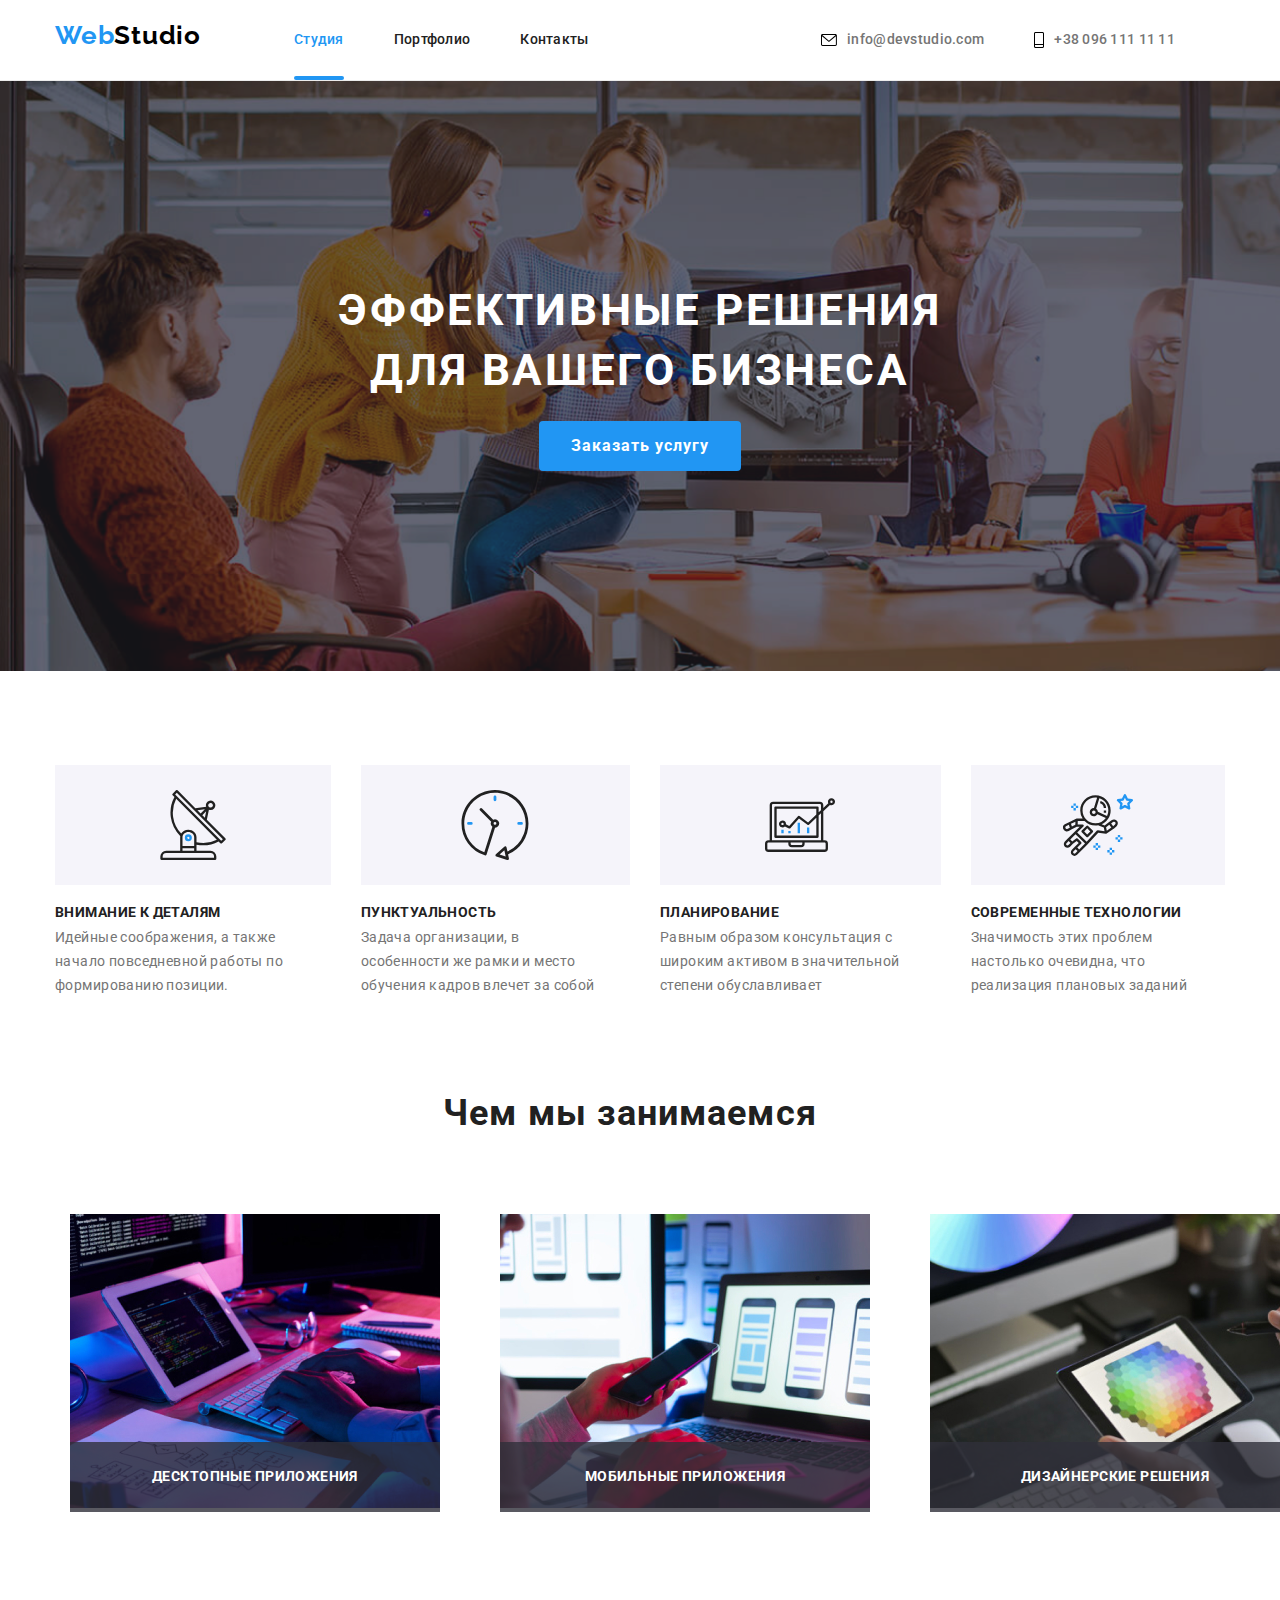
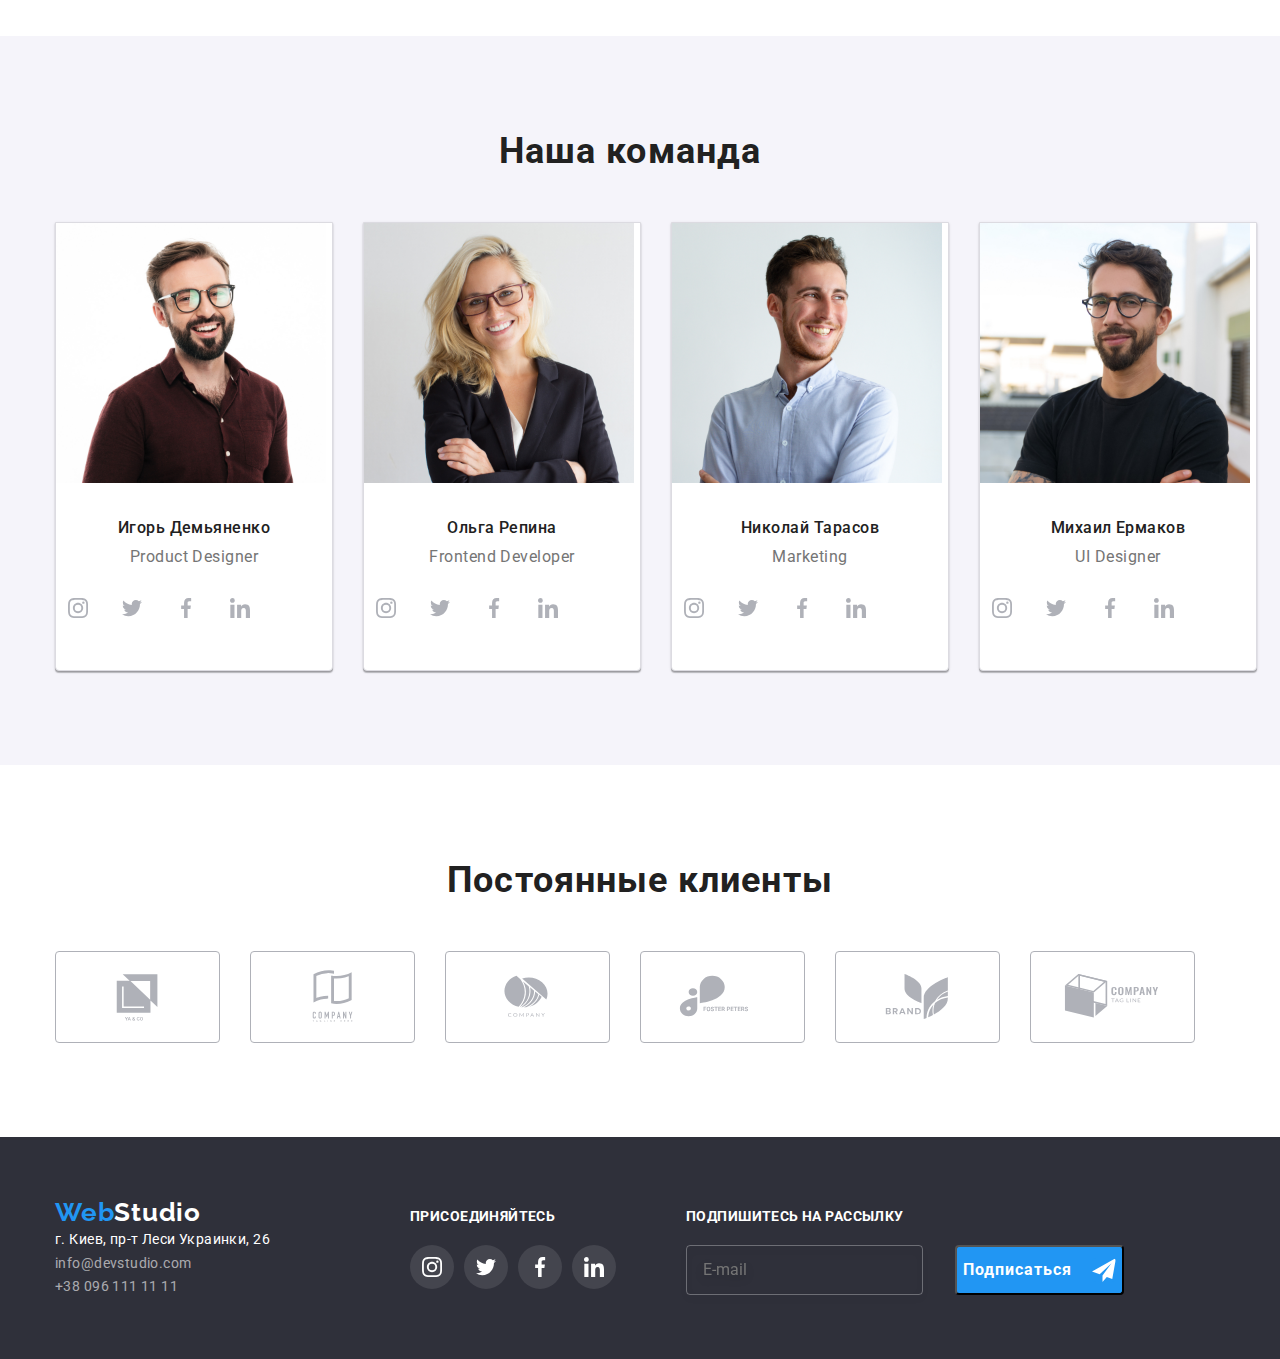
==== index.html @ d79fd2c3 "first" ====
<!DOCTYPE html>
<html lang="ru">

<head>
    <meta charset="UTF-8">
    <meta http-equiv="X-UA-Compatible" content="IE=edge">
    <meta name="viewport" content="width=device-width, initial-scale=1.0">
    <title>Document</title>

    
    <link rel="preconnect" href="https://fonts.gstatic.com" crossorigin>
    <link
        href="https://fonts.googleapis.com/css2?family=Raleway:wght@700&family=Roboto:wght@400;500;700;900&display=swap"
        rel="stylesheet">
    <link rel="stylesheet" href="https://cdn.jsdelivr.net/npm/modern-normalize@1.1.0/modern-normalize.min.css" />
    <link rel="stylesheet" href="./css/styles.css">
</head>

<body>

    <!--header -->
    <header class="header-border"> 
    
        <div class="container header-container">
            <a class="title-name link" href="./index.html"> Web<span class="studio-black">Studio</span> </a>
            <nav>
                <ul class="header-options list">
    
                    <li class="header-options-text"><a class="header-options-item link current" href="./index.html"> Студия</a></li>
                    <li class="header-options-text"><a class="header-options-item link " href="./portfolio.html"> Портфолио</a></li>
                    <li class="header-options-text"><a class="header-options-item link " href=""> Контакты</a></li>
                </ul>
            </nav>
    
            <ul class="header-options list header-group">
                <li class="header-options-text" ><a class="header-options-tel link" href="mailto:info@devstudio.com"><svg class="header-icon"  width="16" height="12">
                    <use href="./images/icons2.svg#icon1-envelope"></use>
                </svg>info@devstudio.com</a></li>
                <li class="header-options-text"><a class="header-options-tel link" href="tel:+380961111111">
                    <svg class="header-icon" width="10" height="16">
                        <use href="./images/icons2.svg#icon1-Vector"></use>
                    </svg>+38 096 111 11 11</a></li>
            </ul>    
        </div>
        
    </header>

    <!-- main-->
    <main>
        
        <section class="main-bcg">
            <div class=" container">
                <h1 class="main-text">Эффективные решения для вашего бизнеса</h1>
                <button class="main-btn btn" type="button" data-modal-open>Заказать услугу</button>
        </div></section>
        

        <!-- what we do-->
        <section class="section">
            <div class=" container">
            <ul class="list header-container">
                <li class="wedo-group" >
                    <div class="wedo-pic" ><svg class="wedo-icon" width="70" height="70">
                        <use href="./images/wedo.svg#icon-antenna"></use>
                    </svg></div>
                    <h3 class="wedo-head">Внимание к деталям</h3>
                    <p class="wedo-text">Идейные соображения, а также начало повседневной работы по формированию
                        позиции.</p>
                </li>


                <li class="wedo-group">
                    <div class="wedo-pic"><svg class="wedo-icon" width="70" height="70">
                        <use href="./images/wedo.svg#icon-clock"></use>
                    </svg></div>
                    <h3 class="wedo-head">Пунктуальность</h3>
                    <p class="wedo-text">Задача организации, в особенности же рамки и место обучения кадров влечет за
                        собой</p>
                </li>


                <li class="wedo-group">
                    <div class="wedo-pic"><svg class="wedo-icon" width="70" height="70">
                        <use href="./images/wedo.svg#icon-diagram"></use>
                    </svg></div>
                    <h3 class="wedo-head">Планирование</h3>
                    <p class="wedo-text">Равным образом консультация с широким активом в значительной степени
                        обуславливает</p>
                </li>


                <li>
                    <div class="wedo-pic"><svg class="wedo-icon" width="70" height="70">
                        <use href="./images/wedo.svg#icon-astronaut"></use>
                    </svg></div>
                    <h3 class="wedo-head">Современные технологии</h3>
                    <p class="wedo-text">Значимость этих проблем настолько очевидна, что реализация плановых заданий</p>
                </li>
            </ul>
        </div>


        </section>
        <section class="wedo-pics" >
            <div class=" container">
            <h2 class="wedo">Чем мы занимаемся</h2>
            <ul class="wedo-img wedo-list list">
                <li class="wedowedo"><img class="wedo-picture" src="./images/box1.jpg" alt="компьютер-1" width="370">
                
                    <p class="wedo-overlay">десктопные приложения
                    </p></li>
                
                <li class="wedowedo" ><img class="wedo-picture" src="./images/box2.jpg" alt="компьютер-2" width="370">
                    <p class="wedo-overlay">мобильные приложения
                </p>
                </li>
                <li class="wedowedo"><img class="wedo-picture" src="./images/box3.jpg" alt="компьютер-3" width="370">
                    <p class="wedo-overlay">дизайнерские решения
                </p>
                </li>
            </ul>

            </div>
        </section>

        <!-- staff-->
        <section class=" staff-bcg">
            <div class=" container">
            <h2 class="wedo-team">Наша команда</h2>
            <ul class=" staff-list list">
                
                <li class="staff-group"><img class="staff-img" src="./images/4.jpg" alt="Игорь" width="270">
                    <div class="staff-text">
                    <h3 class="staff-name">Игорь Демьяненко</h3>
                    <p class="staff-position" lang="en">Product Designer</p>
                        
                    
                        <ul class="social-media list">
                            <li class="social-media-item">
                                <a class="social-media-link link" href="" target="_blank" rel="noopener noreferer" aria-label="instagram"><svg
                                        class="social-media-icon" width="20" height="20">
                                        <use href="./images/icons.svg#icon-instagram"></use>
                                    </svg></a>
                            </li>
                        
                            <li class="social-media-item"><a class="social-media-link link" href="" target="_blank" rel="noopener noreferer"
                                    aria-label="twitter"><svg class="social-media-icon" width="20" height="20">
                                        <use href="./images/icons.svg#icon-twitter"></use>
                                    </svg></a></li>
                        
                            <li class="social-media-item"><a class="social-media-link link" href="" target="_blank" rel="noopener noreferer"
                                    aria-label="facebook">
                                    <svg class="social-media-icon" width="20" height="20">
                                        <use href="./images/icons.svg#icon-facebook"></use>
                                    </svg></a></li>
                        
                            <li class="social-media-item"><a class="social-media-link link" href="" target="_blank" rel="noopener noreferer"
                                    aria-label="linkedin">
                                    <svg class="social-media-icon" width="20" height="20">
                                        <use href="./images/icons.svg#icon-linkedin"></use>
                                    </svg></a></li>
                        </ul>
                    
                    
                </div></li>

                <li class="staff-group"><img class="staff-img" src="./images/5.jpg" alt="Ольга" width="270">
                    <div class="staff-text">
                    <h3 class="staff-name">Ольга Репина</h3>
                    <p class="staff-position" lang="en">Frontend Developer</p>  
                    <ul class="social-media list">
                        <li class="social-media-item">
                            <a class="social-media-link link" href="" target="_blank" rel="noopener noreferer" aria-label="instagram"><svg
                                    class="social-media-icon" width="20" height="20">
                                    <use href="./images/icons.svg#icon-instagram"></use>
                                </svg></a>
                        </li>
                    
                        <li class="social-media-item"><a class="social-media-link link" href="" target="_blank" rel="noopener noreferer"
                                aria-label="twitter"><svg class="social-media-icon" width="20" height="20">
                                    <use href="./images/icons.svg#icon-twitter"></use>
                                </svg></a></li>
                    
                        <li class="social-media-item"><a class="social-media-link link" href="" target="_blank" rel="noopener noreferer"
                                aria-label="facebook">
                                <svg class="social-media-icon" width="20" height="20">
                                    <use href="./images/icons.svg#icon-facebook"></use>
                                </svg></a></li>
                    
                        <li class="social-media-item"><a class="social-media-link link" href="" target="_blank" rel="noopener noreferer"
                                aria-label="linkedin">
                                <svg class="social-media-icon" width="20" height="20">
                                    <use href="./images/icons.svg#icon-linkedin"></use>
                                </svg></a></li>
                    </ul>
                </div></li>

                <li class="staff-group"><img class="staff-img" src="./images/6.jpg" alt="Николай" width="270">
                    <div class="staff-text">
                    <h3 class="staff-name">Николай Тарасов</h3>
                    <p class="staff-position" lang="en">Marketing</p>
                    <ul class="social-media list">
                        <li class="social-media-item">
                            <a class="social-media-link link" href="" target="_blank" rel="noopener noreferer" aria-label="instagram"><svg
                                    class="social-media-icon" width="20" height="20">
                                    <use href="./images/icons.svg#icon-instagram"></use>
                                </svg></a>
                        </li>
                    
                        <li class="social-media-item"><a class="social-media-link link" href="" target="_blank" rel="noopener noreferer"
                                aria-label="twitter"><svg class="social-media-icon" width="20" height="20">
                                    <use href="./images/icons.svg#icon-twitter"></use>
                                </svg></a></li>
                    
                        <li class="social-media-item"><a class="social-media-link link" href="" target="_blank" rel="noopener noreferer"
                                aria-label="facebook">
                                <svg class="social-media-icon" width="20" height="20">
                                    <use href="./images/icons.svg#icon-facebook"></use>
                                </svg></a></li>
                    
                        <li class="social-media-item"><a class="social-media-link link" href="" target="_blank" rel="noopener noreferer"
                                aria-label="linkedin">
                                <svg class="social-media-icon" width="20" height="20">
                                    <use href="./images/icons.svg#icon-linkedin"></use>
                                </svg></a></li>
                    </ul>
                </div></li>


                <li class="staff-group"><img class="staff-img" src="./images/7.jpg" alt="Михаил" width="270">
                    <div class="staff-text">
                    <h3 class="staff-name">Михаил Ермаков</h3>
                    <p class="staff-position" lang="en">UI Designer</p>
                    <ul class="social-media list">
                        <li class="social-media-item">
                            <a class="social-media-link link" href="" target="_blank" rel="noopener noreferer" aria-label="instagram"><svg
                                    class="social-media-icon" width="20" height="20">
                                    <use href="./images/icons.svg#icon-instagram"></use>
                                </svg></a>
                        </li>
                    
                        <li class="social-media-item"><a class="social-media-link link" href="" target="_blank" rel="noopener noreferer"
                                aria-label="twitter"><svg class="social-media-icon" width="20" height="20">
                                    <use href="./images/icons.svg#icon-twitter"></use>
                                </svg></a></li>
                    
                        <li class="social-media-item"><a class="social-media-link link" href="" target="_blank" rel="noopener noreferer"
                                aria-label="facebook">
                                <svg class="social-media-icon" width="20" height="20">
                                    <use href="./images/icons.svg#icon-facebook"></use>
                                </svg></a></li>
                    
                        <li class="social-media-item"><a class="social-media-link link" href="" target="_blank" rel="noopener noreferer"
                                aria-label="linkedin">
                                <svg class="social-media-icon" width="20" height="20">
                                    <use href="./images/icons.svg#icon-linkedin"></use>
                                </svg></a></li>
                    </ul>
                </div></li>
                
            </ul>
            </div>
        </section>

        <!--clients-->

        <section class=" clients-bcg">
            <div class=" container">
                <h2 class=" clients-name">Постоянные клиенты</h2>
                
                    <ul class="clients-list list">
                        <li class="clients-item" > <a class="clients-link link" href="" target="_blank" rel="noopener noreferer" aria-label="client-1"><svg class=" clients-icon" width="106" height="60">
                        <use href="./images/icons.svg#icon-Logo1"></use></svg> </a></li>
                        <li class="clients-item"> <a class="clients-link link" href="" target="_blank" rel="noopener noreferer" aria-label="client-2"><svg class=" clients-icon" width="106" height="60">
                        <use href="./images/icons.svg#icon-Logo2"></use></svg> </a></li>
                        <li class="clients-item"><a class="clients-link link" href="" target="_blank" rel="noopener noreferer" aria-label="client-3"><svg class=" clients-icon" width="106" height="60">
                        <use href="./images/icons.svg#icon-Logo3"></use></svg> </a></li>
                        <li class="clients-item"><a class="clients-link link" href="" target="_blank" rel="noopener noreferer" aria-label="client-4"><svg class=" clients-icon" width="106" height="60">
                        <use href="./images/icons.svg#icon-Logo4"></use></svg> </a></li>
                        <li class="clients-item"><a class="clients-link link" href="" target="_blank" rel="noopener noreferer" aria-label="client-5"><svg class=" clients-icon" width="106" height="60">
                        <use href="./images/icons.svg#icon-Logo5"></use></svg> </a></li>
                        <li class="clients-item"><a class="clients-link link" href="" target="_blank" rel="noopener noreferer" aria-label="client-6"><svg class=" clients-icon" width="106" height="60">
                        <use href="./images/icons.svg#icon-Logo6"></use></svg> </a></li> 
                    </ul>
            </div>
         </section>


    </main>
    <!--footer-->
    <footer class="footer-bcg">
        <div class="footer-container">
            <div class="footer-list">
                <a class="footer-name link" href="index.html"> Web<span class="studio-white">Studio</span></a>
                
            
                <ul class="list footer-group">
                    <li class="footer-white link"><a class="footer-white link" href="https://goo.gl/maps/7HZzm9QdchbtxohQ8" target="_blank" rel="noopener nofollow noreferrer">г. Киев,
                        пр-т Леси Украинки, 26</a></li>
                    <li><a class="footer-grey link" href="mailto:info@devstudio.com">info@devstudio.com</a></li>
                    <li><a class="footer-grey link" href="tel:+380961111111">+38 096 111 11 11</a></li>
                </ul>
            </div>

            <div class="subscribe">
            <p class="subscribe-title">присоединяйтесь</p>
            <ul class="social-media list">
                <li class="social-media-item">
                    <a class="social-media-link link" href="" target="_blank" rel="noopener noreferer" aria-label="instagram">
                        <svg class="social-media-icon-footer" width="20" height="20">
                            <use href="./images/icons.svg#icon-instagram"></use>
                        </svg>
                    </a>
                </li>
                <li class="social-media-item">
                    <a class="social-media-link link" href="" target="_blank" rel="noopener noreferer" aria-label="instagram">
                        <svg class="social-media-icon-footer" width="20" height="20">
                            <use href="./images/icons.svg#icon-twitter"></use>
                        </svg>
                    </a>
                </li>
                <li class="social-media-item">
                    <a class="social-media-link link" href="" target="_blank" rel="noopener noreferer" aria-label="instagram">
                        <svg class="social-media-icon-footer" width="20" height="20">
                            <use href="./images/icons.svg#icon-facebook"></use>
                        </svg>
                    </a>
                </li>
                <li class="social-media-item">
                    <a class="social-media-link link" href="" target="_blank" rel="noopener noreferer" aria-label="instagram">
                        <svg class="social-media-icon-footer" width="20" height="20">
                            <use href="./images/icons.svg#icon-linkedin"></use>
                        </svg>
                        </a>
                        </li>
                        </ul>
                        </div>
                        
                        <div class="subscribe-distribution">
                            <h3 class="subscribe-title">Подпишитесь на рассылку</h3>
                            <form class="subscribe-form" name="subscribe-form">
                                <label class="contact-form-group"></label>
                                <input class="subscribe-input" type="email" name="email" placeholder="E-mail" required>
                                <button class="subscribe-btn" type="submit">Подписаться
                                    <svg class="subscribe-btn" width="24" height="24">
                                        <use href="./images/icons/modal.svg#icon1-send"></use>
                                    </svg></button></label>
                            </form>
                        </div>
        </div>
    </footer>

<div class="backdrop is-hidden" data-modal>
    <div class="modal">
        <button class="modal-close-btn" type="button" data-modal-close>
            <svg class="modal-icon" width="11" height="11">
                <use href="./images/icons.svg#icon1-cross"></use></svg></button>
                
                
                <span class="modal-title">Оставьте свои данные, мы вам перезвоним</span>
                
                <form class="modal-form" name="client-info">
                    <div class="modal-input-wrp">
                        <label class="modal-form-label">
                            <span class="modal-form-dsc">Имя</span>
                            <svg class="modal-form-icon" width="18" height="18">
                                <use href="./images/icons/modal.svg#icon1-user"></use>
                            </svg>
                            <input class="modal-form-input" type="text" name="client-name" required>
                        </label>
                    </div>
                    <div class="modal-input-wrp">
                        <label class="modal-form-label">
                            <span class="modal-form-dsc">Телефон</span>
                            <svg class="modal-form-icon" width="18" height="18">
                                <use href="./images/icons/modal.svg#icon1-phone"></use>
                            </svg>
                            <input class="modal-form-input" type="tel" name="client-phone" required>
                        </label>
                    </div>
                    <div class="modal-input-wrp">
                        <label class="modal-form-label">
                            <span class="modal-form-dsc">Почта</span>
                            <svg class="modal-form-icon" width="18" height="18">
                                <use href="./images/icons/modal.svg#icon1-email"></use>
                            </svg>
                            <input class="modal-form-input" type="email" name="client-email" required>
                        </label>
                    </div>
                    <label class="modal-form-label">
                        <span class="modal-form-dsc">Комментарий</span>
                        <textarea class="modal-form-input form-textarea" name="client-comment" placeholder="Введите текст"></textarea>
                    </label>
                    <div class="modal-input-wrp">
                        <label class="modal-form-checkbox">
                            <input class="form-checkbox-input visually-hidden" type="checkbox" name="client-agreement"
                                value="client-agreement" checked required>
                            <svg class="form-checkbox-icon empty" width="16" height="15">
                                <use href="./images/icons/icons.svg#icon-cb-empty"></use>
                            </svg>
                            <svg class="form-checkbox-icon agree" width="16" height="15">
                                <use href="./images/icons/icons.svg#icon-cb-agree"></use>
                            </svg>
                            <span class="form-checkbox-agreement">
                                Соглашаюсь с рассылкой и принимаю
                                <a class="form-checkbox-contract" href="">
                                    Условия договора
                                </a>
                                </span>
                                </label>
                                </div>




    </div>
</div>

<script src="./js/modal.js"></script>

</body>

</html>
---- css/styles.css ----
body{
    font-family: roboto, sans-serif ;
    font-style: normal;
    color: #212121;

    
    display:block;
    margin: 0;
}

*
{ box-sizing: border-box;}

h1,h2,h3,p{margin: 0;}


.link{
    text-decoration: none;
}
.list{
    list-style: none;
    margin: 0;
    padding: 0;
}
.studio-black{color: #000000;}
.studio-white{color: #FFFFFF;}

.header-list{
    display: flex;

}


.container{
width: 1200px;
padding-left: 15px;
padding-right: 15px;
margin-left: auto;
margin-right: auto;
}

.footer-container{
    width: 1200px;
    padding-left: 15px;
    padding-right: 15px;
    margin-left: auto;
    margin-right: auto;
    display: flex;
    align-items: baseline;
}

.header-container{
    display: flex;
    
}
.header-border{
    border-bottom: 1px solid #ececec;
    
}

.wedo{
   
    font-weight: 700;
    font-size: 36px;
    line-height: 1.17;
    text-align: center;
    letter-spacing: 0.03em;
    margin-bottom: 50px;
    color: #212121;
    margin-right: 20px;

    
}
.wedo-team{
    font-weight: 700;
    font-size: 36px;
    line-height: 1.17;
    text-align: center;
    letter-spacing: 0.03em;
    margin-bottom: 50px;
    color: #212121; 
    margin-right: 20px;
}

.wedo-list{
    display:flex;
    margin-right: 50px;
    margin-left: 30px;
}

.wedo-head{

font-weight: 700;
font-size: 14px;
line-height: 1.14;
letter-spacing: 0.03em;
text-transform: uppercase;
margin-top: 20px;

margin-bottom: 5px;

color: #212121;
}
.wedo-text{
    
    font-weight: 400;
    font-size: 14px;
    line-height: 1.71;
    letter-spacing: 0.03em;
    
    color: #757575;
    margin-right: 20px;
    

}

.wedo-img{
    margin-left: -15px;
    width: 355px;
   margin-right: 30px;
}


.wedo-pics{
    padding-bottom: 94px;
  
}
.wedo-pic{
 display: block ;
 max-width: 100%;
 max-height: 100%;   
}

.wedo-icon{
    display: flex;
    justify-content: center;
    align-items: center;
    background-color: #F5F4FA;

}

.wedo-pic{
    background-color: #F5F4FA;
height: 120px;
display: flex;
justify-content: center;
align-items: center;

}

.wedo-group:not(:last-child){
margin-right: 30px;
}

.wedowedo {
    margin: 30px;
    position: relative;

}

.wedo-overlay {
     position: absolute;
     display: flex;
    align-items: center;
    justify-content: center;
    height: 70px;
    width: 370px;

    bottom: 0;
    left: 0;

    font-weight: 700;
    font-size: 14px;
    line-height: 1.14;
    text-align: center;
    letter-spacing: 0.03em;
    text-transform: uppercase;
    background: rgba(47, 48, 58, 0.8);
    color: #ffffff;
}

.title-name{
Font-family: Raleway;
font-weight: 700;
font-size: 26px;
line-height: 1.19;
letter-spacing: 0.03em;
margin-bottom: 20px;
margin-top: 20px;
color: #2196F3;
margin-right: 93px;

}

.footer-name{
    font-family: raleway;
    font-weight: 700;
    font-size: 26px;
    line-height: 1.19;
    letter-spacing: 0.03em;
    margin-top: 20px;
    margin-bottom: 20px;
    color: #2196F3;
    
    margin-left: 0px;
}

.header-options{
 display: flex;
 margin-left: auto;
align-items: center;
transition: color 250ms cubic-bezier(0.4, 0, 0.2, 1) ;
}

.header-options:hover,
.header-options:focus{
    color: #2196F3;
  
}
    
.header-options-item{
 font-weight: 500;
    font-size: 14px;
    line-height: 1.14;
    letter-spacing: 0.02em;
    color: #212121;

 padding: 32px 0;
 display: block;
transition: color 250ms cubic-bezier(0.4, 0, 0.2, 1);
 }

.header-options-tel{

font-weight: 500;
font-size: 14px;
line-height: 1.14;
letter-spacing: 0.02em;
    color: #757575; 
    
    padding: 32px 0px;
display: flex;
margin-left: auto;
align-items: center;
transition: color 250ms cubic-bezier(0.4, 0, 0.2, 1), fill 250ms cubic-bezier(0.4, 0, 0.2, 1);
}
.header-options-text{
margin-right: 50px;
}

.header-icon{
    margin-right: 10px;
    
}

.header-options-item:hover,
.header-options-item:focus,
.header-options-tel:hover,
.header-options-tel:focus,
.footer-white:hover,
.footer-grey:hover,
.footer-white:focus,
.footer-grey:focus{
color:#2196F3;
fill: #2196F3;
}

.btn-portfolio:hover,
.btn-portfolio:focus
{
    background-color: #2196F3;
    color: #ffffff;
    box-shadow: 3px 3px 3px rgba(0, 0, 0, 0.12)
}


.main-text{
 
 
font-size: 44px;
line-height: 1.36;
text-align: center;
letter-spacing: 0.06em;
text-transform: uppercase;

color: #FFFFFF;
font-weight: 700px;
max-width: 700px;
 margin: 0 auto;
}
.main-btn{

    font-weight: 700;
    font-size: 16px;
    line-height: 1.88;
    
    letter-spacing: 0.06em;
     
    color: #FFFFFF;
    background-color: #2196F3;
    text-align: center;
    border-radius: 4px;
    

}
.main-bcg {
    background-image: url(../images/Img\ Overlay.png), url(../images/Img.png) ;
    background-size: cover;
    max-width: 1600px;
    background-color: rgba(47, 48, 58, 0.4);
    text-align: center;
    padding:  200px 0;
   
    
}

.staff-list{
    display:flex;
    margin: -15px;
    
    
}

.staff-name{

font-weight: 500;
font-size: 16px;
line-height: 1.19;
text-align: center;
letter-spacing: 0.03em;
color: #212121;
margin-bottom: 10px;

}

.staff-position{

font-weight: 400;
font-size: 16px;
line-height: 1.19;
text-align: center;
letter-spacing: 0.03em;
margin-bottom: 20px;

color: #757575;

}
.staff-bcg{
    background-color: #F5F4FA;  
    padding: 94px 0; 
}

.staff-text{
    padding-top: 30px;
    padding-bottom: 30px;
}

.staff-group{
    border: 1px solid #DCDBE1;
    margin: 15px;
    background-color: #FFFFFF;
    border-radius:0px 0px 4px 4px;
    box-shadow: 0px 1px 3px rgba(0, 0, 0, 0.12),
    0px 1px 1px rgba(0, 0, 0, 0.14),
    0px 2px 1px rgba(0, 0, 0, 0.2);
}

.staff-social{
    display: flex;
    justify-content: center;
}
.social-media{
    display: flex;
   justify-content: center ;
   margin-right: 70px;
    
}
.social-media-item{
    width: 44px;
    height: 44px;
transition: fill 250ms cubic-bezier(0.4, 0, 0.2, 1), background-color 250ms cubic-bezier(0.4, 0, 0.2, 1);

}

.social-media-item:hover .social-media-link,
.social-media-item:focus .social-media-link{
fill:#FFFFFF;
background-color: #2196F3;
}

.social-media-link:not(:last-child){
    fill: #AFB1B8;
    display: flex;
    width: 100%;
    height: 100%;
    border-radius: 50%;
    align-items: center;
    justify-content: center;
    margin-right: 10px;
}


.footer-social{
    fill: #fdfefe;

}

.projects {
width: 370px;
display: block;

}
.footer-white{

font-weight: 400;
font-size: 14px;
line-height: 1.71;
letter-spacing: 0.03em;
background-color: #2F303A;
text-transform: none;

color: #FFFFFF;
transition: color 250ms cubic-bezier(0.4, 0, 0.2, 1);
}
.footer-grey{

font-weight: 400;
font-size: 14px;
line-height: 1.71;
background-color: #2F303A;
letter-spacing: 0.03em;
font-style: normal;
margin-bottom: 9px;
text-transform: none;

color: rgba(255, 255, 255, 0.6);
transition: color 250ms cubic-bezier(0.4, 0, 0.2, 1);
}
    .footer-group{
        margin-right: 70px;
    }

    .footer-list{
  margin-right: 70px;
  
    }
.footer-bcg{
    background-color: #2F303A;
  padding: 60px 0;
  display: flex;
      
}
.btn{
    font-weight: 700;
    font-size: 16px;
    line-height: 1.88;
    
    letter-spacing: 0.06em;
    background-color: #2196F3;
    color: #FFFFFF;
    padding: 10px 32px;
    margin-top: 20px;
  
    border: none;
}

.btn-portfolio {
    font-family: 'Roboto';
    font-style: normal;
    font-weight: 500;
    font-size: 16px;
    line-height: 1.62;
    padding: 6px 22px;
    letter-spacing: 0.03em;
    color: #212121; 
    
    border: none;
    background-color: #F5F4FA;
    border-radius: 4px;
    transition: color 250ms cubic-bezier(0.4, 0, 0.2, 1), background-color 250ms cubic-bezier(0.4, 0, 0.2, 1);
    
   
}

.btn-portfolio-class{
   margin-left:8px; 
}

.current{
    position: relative;
color: #2196F3;
display: flex;
align-items: center
 }

.current::after {
    position: absolute;
    bottom: 0;
    left: 0;
    content: " ";
    display: inline-block;
    width: 100%;
    height: 4px;
    border-radius: 2px;
    background-color: #2196F3;}

.current-btn{
background-color: #2196F3;
color: #FFFFFF;}

.current-shadow:hover,
.current-shadow:focus
{ 
    box-shadow: 0px 1px 3px rgba(0, 0, 0, 0.12),
}


.staff{
    font-weight: 700;
    font-size: 36px;
    line-height: 1.17;
    text-align: center;
    letter-spacing: 0.03em;
    
    color: #212121;
}

.work-list{
    display:flex;
   
    margin-bottom: 50px;
   justify-content: center;
}
.work-pic{
    display:flex;
    margin: -15px;
    flex-wrap: wrap;
}



.project-kind{
    color: #757575;
  
}
.projects-group{
width: calc(100% / 3 - 30px);
margin: 15px;
transition: box-shadow 250ms cubic-bezier(0.4, 0, 0.2, 1);

}

.projects-group:hover,
.projects-group:focus{

    box-shadow: 3px 3px 3px rgba(0, 0, 0, 0.12)
}


.projects-text{
    padding: 20px 24px;
    border: 1px solid #ececec;
    border-top: none;
}

.projects-head{
    font-family: 'Roboto';
    font-style: normal;
    font-weight: 700;
    font-size: 18px;
    line-height: 36px;
  margin-bottom: 4px;
    letter-spacing: 0.06em;
    
    color: #212121;
}

.portfolio-img-card{
    position:relative;
    overflow: hidden;
}

.portfolio-item{
    position: relative;
    overflow: hidden;
}

.portfolio-overlay{ 
position: absolute;
top: 0;
left: 0;
transform: translateY(135%);
display: flex;
height: 294px;
align-items: center;
padding: 63px 24px;


transition: transform 250ms cubic-bezier(0.4, 0, 0.2, 1);

background-color: rgba(33, 150, 243, 0.9);
}

.portfolio-item:hover .portfolio-overlay{
    transform: translateY(0);
}

.portfolio-overlay-desc{
    font-family: 'Roboto';
    font-style: normal;
    font-weight: 400;
    font-size: 18px;
    line-height: 28px;
    letter-spacing: 0.03em;
    color: #FFFFFF;
}



.section{
 padding: 94px 0;
}

.clients-link{
    color: #AFB1B8;
    width: 100%;
    height: 100%;
    display: flex;
    justify-content: center;
    align-items: center;
    border: 1px solid #AFB1B8;
    border-radius: 4px;
    transition: color 250ms cubic-bezier(0.4, 0, 0.2, 1), border-color 250ms cubic-bezier(0.4, 0, 0.2, 1);

    
}
.clients-list{
display: flex;

}

.clients-item {
    
    height: 92px;
    width: calc(100% / 6 - 30px);
    margin-right: 30px;
}

.clients-icon{
display:flex;
width: 106px;
height: 60px;
fill: currentColor}

.clients-link:hover,
.clients-link:focus {
    border-color: #2196F3;
    color: #2196F3;
}

.clients-icon-list {
    display: flex;
    width: 170px;
    height: 92px;
    border: 1px solid #AFB1B8;
    margin: 20px;
    fill: #E5E5E5;}


.clients-name {
    

    font-weight: 700;
    font-size: 36px;
    line-height: 1.17;
    text-align: center;
    letter-spacing: 0.03em;
    margin-bottom: 50px;
    color: #212121; 
    }
.clients-list {
    display: flex;
    justify-content: center;}

.footer-join{
   margin-left: 70px;}
  

.clients-bcg{
padding: 94px 0;

}
.footer .container{
  
  display: flex;
}

.footer-join-item{
margin-top: 12px;
margin-bottom: 20px;

font-weight: 700;
font-size: 14px;
line-height: 1.14;
letter-spacing: 0.03em;
text-transform: uppercase;
color: #ffffff ;

}

.footer-social{
display: flex;
justify-content: center;
transition: fill 250ms cubic-bezier(0.4, 0, 0.2, 1); 
transition: background-color 250ms cubic-bezier(0.4, 0, 0.2, 1);
}


.footer-social:hover ,
.footer-social:focus  {
    fill: #FFFFFF;
    background-color: #2196F3;}


.subscribe-title{
margin-top: 12px;
margin-bottom: 20px;

font-weight: 700;
font-size: 14px;
line-height: 1.14;
letter-spacing: 0.03em;
text-transform: uppercase;
color:#fff;

}
.social-media{
display: flex;
justify-content: center;
}
.social-media-item{
width: 44px;
height: 44px;
margin-bottom: 10px;
transition: fill 250ms cubic-bezier(0.4, 0, 0.2, 1), background-color 250ms cubic-bezier(0.4, 0, 0.2, 1);}

.social-media-item:not(:last-child) { 
    margin-right: 10px;
}
.social-media-link{
display: flex;
width: 100%;
height: 100%;
border-radius: 50%;
align-items: center;
justify-content: center;
color: #ffffff;
background: rgba(255, 255, 255, 0.1);
transition: fill 250ms cubic-bezier(0.4, 0, 0.2, 1);
}


.social-media-icon{
fill: #AFB1B8;
transition: fill 250ms cubic-bezier(0.4, 0, 0.2, 1);

}


.social-media-icon-footer{
fill: #ffffff;

}

.social-media-link:focus .social-media-icon,
.social-media-link:hover .social-media-icon {
    fill: #FFFFFF;}
   
    


    .backdrop {
        position: fixed;
        top: 0;
        left: 0;
        width: 100%;
        height: 100%;
        background-color: rgba(0, 0, 0, 0.2);
        transition: opacity 250ms cubic-bezier(0.4, 0, 0.2, 1),
        visibility 250ms cubic-bezier(0.4, 0, 0.2, 1);
    }
    .backdrop.is-hidden{
        opacity: 0;
        visibility: hidden;
        pointer-events: none;

    }
    
.modal-icon{
    fill: #a3a2a2;
}

    .modal {
        position: absolute;
        top: 50%;
        left: 50%;
        transform: translate(-50%, -50%);
        width: 528px;
        height: 581px;
        background-color: #fff;
    box-shadow: 0px 1px 3px rgba(0, 0, 0, 0.12),
    0px 1px 1px rgba(0, 0, 0, 0.14),
    0px 2px 1px rgba(0, 0, 0, 0.2);
    border-radius: 4px;
    
    }

        .modal-close-btn{
            position: absolute;
            top: 0;
            right: 0;
            transform: translate(-50% -50%);
            display: flex;
            align-items: center;
            justify-content: center;
            width: 11px;
            height: 11px;
            margin-top: 8px;
            margin-right: 8px;
            border-radius: 50%;
            padding: 0;
            background-color: #fff;
            cursor:pointer;
            border: 1px solid rgba(0, 0, 0, 0.1);
        }

        .subscribe-btn{
        font-weight: 700;
        font-size: 16px;
        line-height: 1.88;
        
        letter-spacing: 0.06em;
        
        color: #FFFFFF;
        background-color: #2196F3;
        text-align: center;
        border-radius: 4px;
        
        fill: #ffffff;
        display: flex;
        align-items: center;
        justify-content: center;
        margin-left: 20px;
     


        }

        .subscribe-form{
            display: flex;
         
        }



        .subscribe-input{
            margin-right: 12px;
            padding: 15px 16px;
            flex-grow: 2;
            background-color: transparent;
            outline: transparent;
            border: 1px solid rgba(255, 255, 255, 0.3);
            filter: drop-shadow(0px 4px 4px rgba(0, 0, 0, 0.15));
            border-radius: 4px;
           color: #ffffff;
        }

        .modal-title {
            display: block;
            margin-bottom: 12px;
            font-weight: 700;
            font-size: 20px;
            line-height: 1.15;
            letter-spacing: 0.03em;
            text-align: center;
        }
        
        .modal-input-wrp {
            position: relative;
        }
        .modal-form-label {
            display: flex;
            flex-direction: column;
            margin-bottom: 10px;}

          
            
            .modal-form-dsc {
                margin-bottom: 4px;
                font-size: 12px;
                line-height: 1.17;
                letter-spacing: 0.01em;
                color: #757575;
            }
            
            .modal-form-input {
                padding-top: 12px;
                padding-right: 12px;
                padding-bottom: 12px;
                padding-left: 42px;
                width: 448px;
                height: 40px;
                font-size: 16px;
                line-height: 1.25;
                letter-spacing: 0.03em;
                background-color: transparent;
                outline: transparent;
                border: 1px solid rgba(33, 33, 33, 0.2);
                border-radius: 4px;
                transition: border-color 250ms cubic-bezier(0.4, 0, 0.2, 1);
            }
            
            .modal-form-icon {
                position: absolute;
                top: 0;
                left: 0;
                transform: translateY(calc(58px / 2));
                margin-left: 12px;
                transition: fill 250ms cubic-bezier(0.4, 0, 0.2, 1);
            }
            
            .form-textarea::placeholder {
                font-size: 12px;
                line-height: 14px;
                letter-spacing: 0.01em;
                color: rgba(117, 117, 117, 0.5);
            }
            
            .modal-form-label:hover .modal-form-input,
            .modal-form-label:focus .modal-form-input,
            .modal-form-label:hover .modal-form-icon,
            .modal-form-label:focus .modal-form-icon {
                fill: #2196F3;
                border-color: #2196F3;
            }
            
            .form-textarea {
                padding-right: 16px;
                padding-left: 16px;
                height: 120px;
                resize: none;
            }
            
            .modal-form-checkbox {
                position: relative;
                display: flex;
                align-items: center;
                justify-content: center;
                margin-bottom: 30px;
            }
            
            .form-checkbox-icon {
                display: inline-flex;
                align-items: center;
                justify-content: center;
              
            }
            
           
            
            .form-checkbox-agreement {
                margin-left: calc(7px + 13px);
                font-size: 14px;
                line-height: 1.71;
                letter-spacing: 0.03em;
                color: #757575;
            }
            
            .form-checkbox-contract {
                color: #757575;
            }
            
            .form-checkbox-input:not(:checked)+.form-checkbox-icon.empty {
                opacity: 1;
            }
            
            .form-checkbox-input:checked~.form-checkbox-icon.agree {
                opacity: 1;
            }
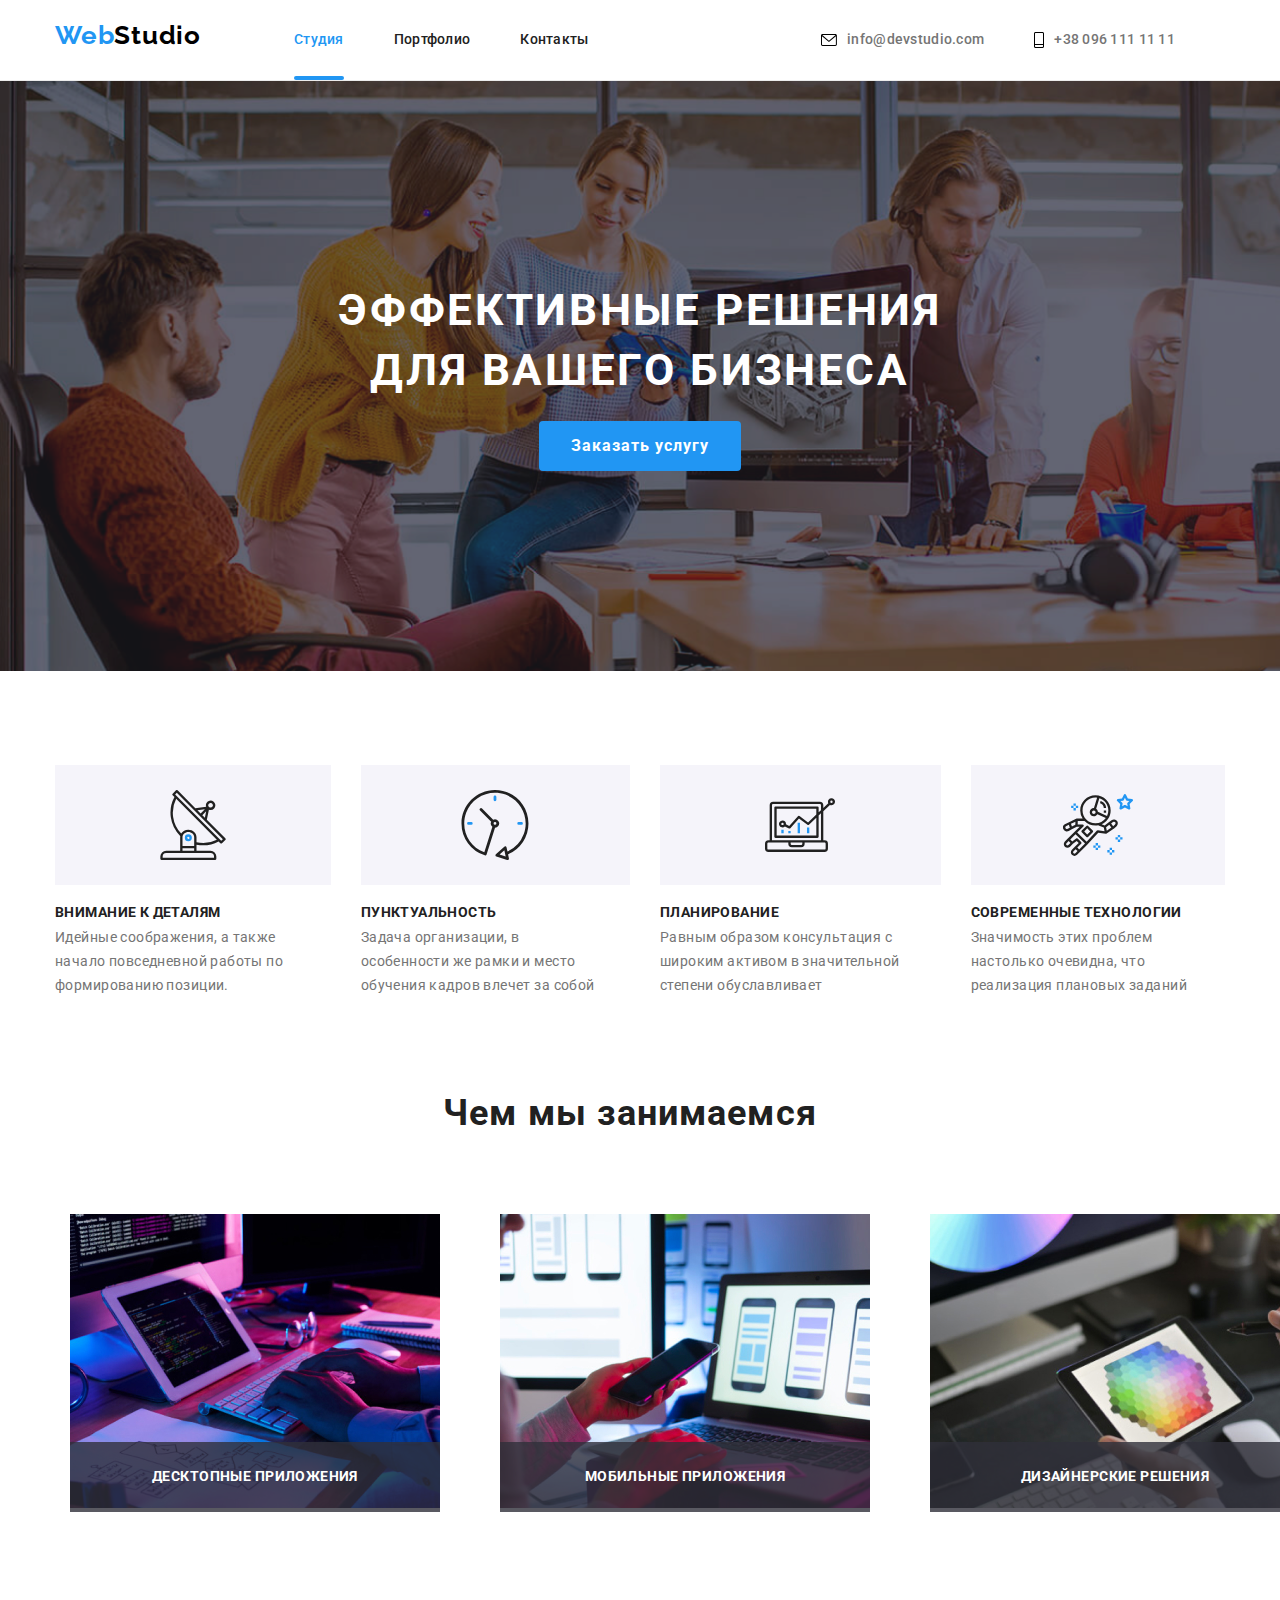
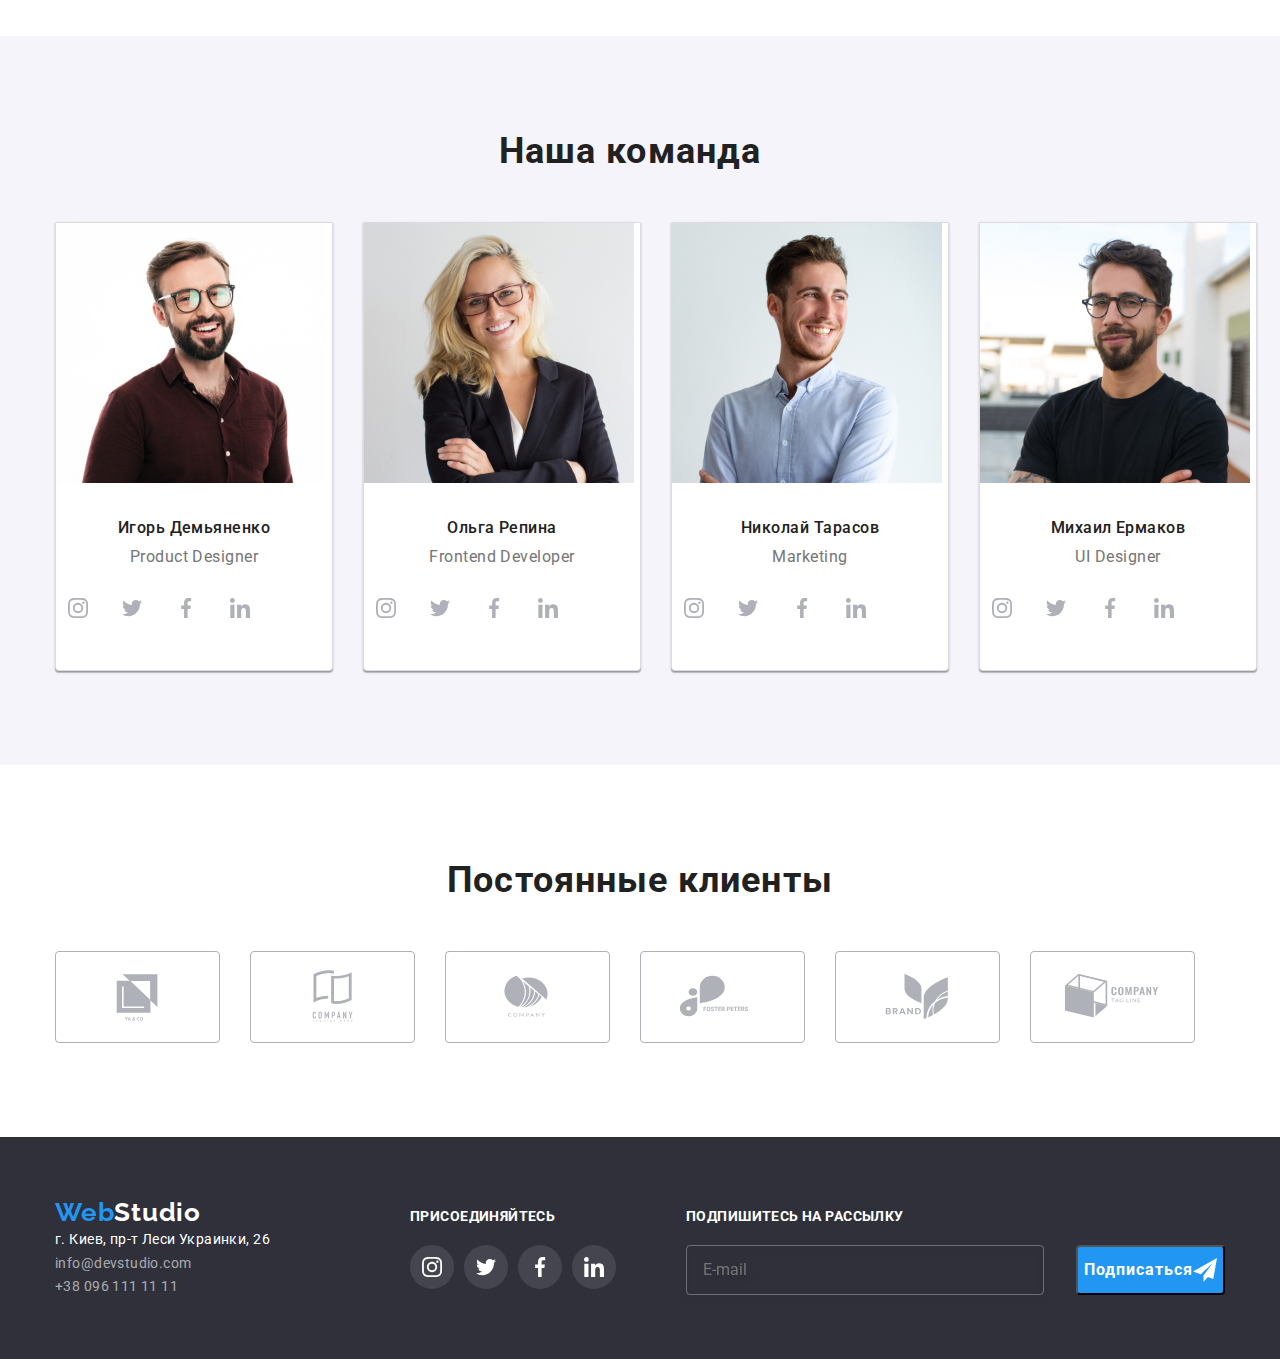
==== commit 382fb9b1: "bbb" ====
--- a/index.html
+++ b/index.html
@@ -342,7 +342,7 @@
                                 <label class="contact-form-group"></label>
                                 <input class="subscribe-input" type="email" name="email" placeholder="E-mail" required>
                                 <button class="subscribe-btn" type="submit">Подписаться
-                                    <svg class="subscribe-btn" width="24" height="24">
+                                    <svg class="subscribe-icon" width="24" height="24">
                                         <use href="./images/icons/modal.svg#icon1-send"></use>
                                     </svg></button></label>
                             </form>
@@ -354,61 +354,64 @@
     <div class="modal">
         <button class="modal-close-btn" type="button" data-modal-close>
             <svg class="modal-icon" width="11" height="11">
-                <use href="./images/icons.svg#icon1-cross"></use></svg></button>
-                
-                
-                <span class="modal-title">Оставьте свои данные, мы вам перезвоним</span>
-                
-                <form class="modal-form" name="client-info">
-                    <div class="modal-input-wrp">
-                        <label class="modal-form-label">
-                            <span class="modal-form-dsc">Имя</span>
-                            <svg class="modal-form-icon" width="18" height="18">
-                                <use href="./images/icons/modal.svg#icon1-user"></use>
-                            </svg>
-                            <input class="modal-form-input" type="text" name="client-name" required>
-                        </label>
-                    </div>
-                    <div class="modal-input-wrp">
-                        <label class="modal-form-label">
-                            <span class="modal-form-dsc">Телефон</span>
-                            <svg class="modal-form-icon" width="18" height="18">
-                                <use href="./images/icons/modal.svg#icon1-phone"></use>
-                            </svg>
-                            <input class="modal-form-input" type="tel" name="client-phone" required>
-                        </label>
-                    </div>
-                    <div class="modal-input-wrp">
-                        <label class="modal-form-label">
-                            <span class="modal-form-dsc">Почта</span>
-                            <svg class="modal-form-icon" width="18" height="18">
-                                <use href="./images/icons/modal.svg#icon1-email"></use>
-                            </svg>
-                            <input class="modal-form-input" type="email" name="client-email" required>
-                        </label>
-                    </div>
-                    <label class="modal-form-label">
-                        <span class="modal-form-dsc">Комментарий</span>
-                        <textarea class="modal-form-input form-textarea" name="client-comment" placeholder="Введите текст"></textarea>
-                    </label>
-                    <div class="modal-input-wrp">
-                        <label class="modal-form-checkbox">
-                            <input class="form-checkbox-input visually-hidden" type="checkbox" name="client-agreement"
-                                value="client-agreement" checked required>
-                            <svg class="form-checkbox-icon empty" width="16" height="15">
-                                <use href="./images/icons/icons.svg#icon-cb-empty"></use>
-                            </svg>
-                            <svg class="form-checkbox-icon agree" width="16" height="15">
-                                <use href="./images/icons/icons.svg#icon-cb-agree"></use>
-                            </svg>
-                            <span class="form-checkbox-agreement">
-                                Соглашаюсь с рассылкой и принимаю
-                                <a class="form-checkbox-contract" href="">
-                                    Условия договора
-                                </a>
-                                </span>
-                                </label>
-                                </div>
+                <use href="./images/icons.svg#icon1-cross"></use>
+            </svg></button>
+
+
+        <span class="modal-title">Оставьте свои данные, мы вам перезвоним</span>
+
+        <form class="modal-form" name="client-info">
+            <div class="modal-input-wrp">
+                <label class="modal-form-label">
+                    <span class="modal-form-dsc">Имя</span>
+                    <svg class="modal-form-icon" width="18" height="18">
+                        <use href="./images/icons/modal.svg#icon1-user"></use>
+                    </svg>
+                    <input class="modal-form-input" type="text" name="client-name" required>
+                </label>
+            </div>
+            <div class="modal-input-wrp">
+                <label class="modal-form-label">
+                    <span class="modal-form-dsc">Телефон</span>
+                    <svg class="modal-form-icon" width="18" height="18">
+                        <use href="./images/icons/modal.svg#icon1-phone"></use>
+                    </svg>
+                    <input class="modal-form-input" type="tel" name="client-phone" required>
+                </label>
+            </div>
+            <div class="modal-input-wrp">
+                <label class="modal-form-label">
+                    <span class="modal-form-dsc">Почта</span>
+                    <svg class="modal-form-icon" width="18" height="18">
+                        <use href="./images/icons/modal.svg#icon1-email"></use>
+                    </svg>
+                    <input class="modal-form-input" type="email" name="client-email" required>
+                </label>
+            </div>
+            <label class="modal-form-label">
+                <span class="modal-form-dsc">Комментарий</span>
+                <textarea class="modal-form-input form-textarea" name="client-comment"
+                    placeholder="Введите текст"></textarea>
+            </label>
+            <div class="modal-input-wrp">
+                <label class="modal-form-checkbox">
+                    <input class="form-checkbox-input visually-hidden" type="checkbox" name="client-agreement"
+                        value="client-agreement" checked required>
+                    <svg class="form-checkbox-icon empty" width="16" height="15">
+                        <use href="./images/icons/icons.svg#icon-cb-empty"></use>
+                    </svg>
+                    <svg class="form-checkbox-icon agree" width="16" height="15">
+                        <use href="./images/icons/modal.svg#icon1-check"></use>
+                    </svg>
+                    <span class="form-checkbox-agreement">
+                        Соглашаюсь с рассылкой и принимаю
+                        <a class="form-checkbox-contract" href="">
+                            Условия договора
+                        </a>
+                    </span>
+                </label>
+                <button class="checkbox-btn" type="submit">Отправить</button>
+            </div>
 
 
 
--- a/css/styles.css
+++ b/css/styles.css
@@ -301,6 +301,12 @@
     text-align: center;
     border-radius: 4px;
     
+}
+
+.main-btn:hover,
+.main-btn:focus{
+background-color: #ffffff;
+color: #2196F3;
 
 }
 .main-bcg {
@@ -373,6 +379,7 @@
     display: flex;
    justify-content: center ;
    margin-right: 70px;
+
     
 }
 .social-media-item{
@@ -800,6 +807,20 @@
     fill: #a3a2a2;
 }
 
+.modal-title{
+    
+    font-family: 'Roboto';
+    font-style: normal;
+    font-weight: 700;
+    font-size: 20px;
+    line-height: 23px;
+    text-align: center;
+    letter-spacing: 0.03em;
+  
+    
+    color: #212121;
+}
+
     .modal {
         position: absolute;
         top: 50%;
@@ -812,6 +833,7 @@
     0px 1px 1px rgba(0, 0, 0, 0.14),
     0px 2px 1px rgba(0, 0, 0, 0.2);
     border-radius: 4px;
+    padding: 40px;
     
     }
 
@@ -823,8 +845,8 @@
             display: flex;
             align-items: center;
             justify-content: center;
-            width: 11px;
-            height: 11px;
+            width: 30px;
+            height: 30px;
             margin-top: 8px;
             margin-right: 8px;
             border-radius: 50%;
@@ -833,6 +855,11 @@
             cursor:pointer;
             border: 1px solid rgba(0, 0, 0, 0.1);
         }
+.modal-close-btn:hover,
+.modal-close-btn:focus{
+    fill:#2196F3;
+}
+
 
         .subscribe-btn{
         font-weight: 700;
@@ -851,8 +878,7 @@
         align-items: center;
         justify-content: center;
         margin-left: 20px;
-     
-
+    
 
         }
 
@@ -861,7 +887,10 @@
          
         }
 
-
+.subscribe-icon{
+    width: 24px;
+    height: 24px;
+}
 
         .subscribe-input{
             margin-right: 12px;
@@ -873,17 +902,34 @@
             filter: drop-shadow(0px 4px 4px rgba(0, 0, 0, 0.15));
             border-radius: 4px;
            color: #ffffff;
+           width: 358px;
+           height: 50px;
         }
-
-        .modal-title {
-            display: block;
-            margin-bottom: 12px;
-            font-weight: 700;
-            font-size: 20px;
-            line-height: 1.15;
-            letter-spacing: 0.03em;
-            text-align: center;
-        }
+.form-checkbox-custom-checkbox {
+    display: inline-flex;
+    align-items: center;
+    justify-content: center;
+    width: 20px;
+    height: 20px;
+    outline: 2px solid #9da4bd;
+    outline-offset: -2px;
+    border-radius: 8px;
+
+    transition: outline-color 250ms, background-color 250ms;
+}
+.visually-hidden {
+    position: absolute;
+    width: 1px;
+    height: 1px;
+    margin: -1px;
+    border: 0;
+    padding: 0;
+
+    white-space: nowrap;
+    clip-path: inset(100%);
+    clip: rect(0 0 0 0);
+    overflow: hidden;
+}
         
         .modal-input-wrp {
             position: relative;
@@ -893,6 +939,10 @@
             flex-direction: column;
             margin-bottom: 10px;}
 
+            .modal-form{
+                margin-top: 12px;
+            }
+
           
             
             .modal-form-dsc {
@@ -901,6 +951,7 @@
                 line-height: 1.17;
                 letter-spacing: 0.01em;
                 color: #757575;
+                
             }
             
             .modal-form-input {
@@ -919,7 +970,30 @@
                 border-radius: 4px;
                 transition: border-color 250ms cubic-bezier(0.4, 0, 0.2, 1);
             }
-            
+
+            .modal-input-wrp {
+                position: relative;
+            }
+
+            .form-checkbox-icon.empty {
+                position: absolute;
+                left: 0;
+                opacity: 0;
+                transition: opacity var(--animation-regular);
+            }
+            .form-checkbox-icon.agree {
+                position: absolute;
+                left: 0;
+                opacity: 0;
+                fill: var(--third-color);
+                background-color: var(--brand-color);
+                border-radius: 2px;
+            
+                transition: opacity var(--animation-regular);
+            }
+
+
+
             .modal-form-icon {
                 position: absolute;
                 top: 0;
@@ -963,7 +1037,9 @@
                 display: inline-flex;
                 align-items: center;
                 justify-content: center;
-              
+                color: #040404;
+                border: #2F303A;
+                
             }
             
            
@@ -979,6 +1055,11 @@
             .form-checkbox-contract {
                 color: #757575;
             }
+            .form-checkbox-contract:hover,
+            .form-checkbox-contract:focus{
+                color:#2196F3;
+            }
+
             
             .form-checkbox-input:not(:checked)+.form-checkbox-icon.empty {
                 opacity: 1;
@@ -988,4 +1069,28 @@
                 opacity: 1;
             }
             
+            .checkbox-btn{
+                display: block;
+               margin: auto;
+               height: 50px;
+               width: 200px;
+                font-weight: 700;
+                font-size: 16px;
+                line-height: 1.88;
+                
+                letter-spacing: 0.06em;
+                background-color: #2196F3;
+                color: #ffffff;
+                padding: 10px 32px;
+                margin-top: 20px;
+                border-radius: 4px;
+                border: 1px solid #757575;
+                transition: box-shadow 250ms cubic-bezier(0.4, 0, 0.2, 1);
+               cursor: pointer;
+
+            }
+
+            .checkbox-btn:hover,
+            .checkbox-btn:focus{
+                box-shadow: 5px 5px 5px rgba(0, 0, 0, 0.12)}
            